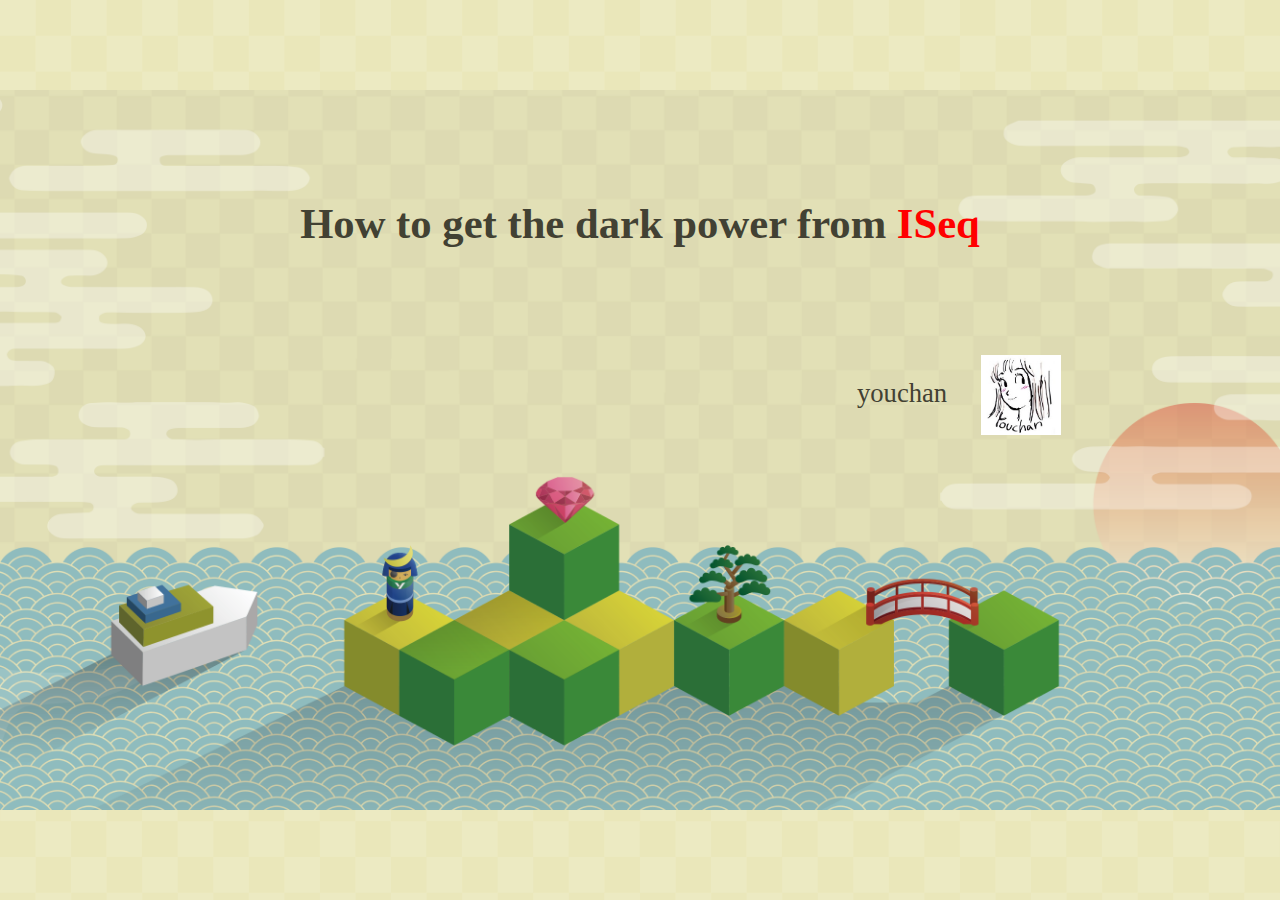
==== docs/index.html @ e3490a2c "RubyKaigi2018" ====
<!DOCTYPE html>
<html data-framework='hyalite' lang='en'>
<head>
<meta charset='utf-8'>
<title>RubyKaigi2018</title>
<link href='assets/css/application.css' rel='stylesheet'>
<link href='assets/RubyKaigi2018/css/custom.css' rel='stylesheet'>
<link href='assets/css/highlight.css' rel='stylesheet'>
</head>
<body>
<section class='gibier'></section>
<script>
  window.slideName = 'RubyKaigi2018'
  window.ghPages = true;
  window.assetsPath = 'assets/RubyKaigi2018';
</script>
<script src='assets/RubyKaigi2018/javascripts/application.js' type='text/javascript'></script>
</body>
</html>
---- docs/assets/css/application.css ----
html {
  height: 100%;
}

body {
  height: 100%;
  margin: 0;
}

::selection {
  background: #770;
}

.gibier {
  position: fixed;
  top: 0;
  width: 100%;
  height: 100%;
  font-size: 40px;
}

.gibier .background {
  height: 100%;
  background-color: #222;
  color: #fff;
}

.gibier .background-filter {
  height: 100%;
  width: 100%;
  position: absolute;
}

.slide {
  position: absolute;
  margin: 0 auto;
}

.wrap-page {
  margin: 0 auto;
  color: #000;
  background-color: #fff;
  margin-bottom: 60px;
  page-break-after: always;
}

.print {
  background: #fff;
  background-color: #fff;
  color: #000;
}

.slide .page {
  position: absolute;
}

.slide .page-background {
  position: absolute;
  width: 100%;
  height: 100%;
}

.slide .page-container {
  position: absolute;
}

.slide .page-header {
  position: absolute;
  width: 100%;
  margin: 1em 0;
  z-index: 103;
}

.slide .page-content {
  top: 50%;
  transform: translateY(-50%);
  position: absolute;
  width: 80%;
  left: 0;
  right: 0;
  margin: 0 auto;
  z-index: 104;
}

.slide-controll {
  position: absolute;
  height: 100%;
  width: 100%;
}

.slide-controll .page-back {
  position: absolute;
  width: 25%;
  height: 100%;
  z-index: 101;
  background-color: rgba(0, 0, 0, 0);
}

.slide-controll .page-forward {
  position: absolute;
  width: 25%;
  height: 100%;
  left: 75%;
  z-index: 102;
  background-color: rgba(0, 0, 0, 0);
}

.page p.icon {
  margin: 0;
  position: absolute;
  top: 5.7em;
  left: 25em;
}

.page p.icon img {
  width: 3em;
}

.page code {
  font-size: 0.8em;
}


.page h3 img {
  width: 1.2em;
  background-size: contain;
  background-repeat: no-repeat;
}

.page h4 img {
  width: 80%;
  margin: 0 auto;
  display: block;
  background-size: contain;
  background-repeat: no-repeat;
}

.page img.inline {
  height: 2rem;
  background-size: contain;
  background-repeat: no-repeat;
}

.page .inline {
  margin: 0 8px;
  float: left;
}

.page p.huge {
  text-align: center;
  font-size: 2.6em;
  font-weight: bold;
  margin: 0;
}

.page p.large {
  text-align: center;
  font-size: 1.6em;
  font-weight: bold;
  margin: 0;
}

.page p.large img {
  width: 80%;
}

.page p.middle {
  text-align: center;
  font-size: 1.6em;
  font-weight: bold;
  margin: 0;
  margin-top: 4em;
}

.page p.middle img {
  width: 60%;
}

.page p.portlait {
  text-align: center;
  font-size: 1.6em;
  font-weight: bold;
  margin: 0;
}

.page p.portlait img {
  width: 40%;
  margin-top: 4em;
}

.page p.w90 {
  text-align: center;
  font-size: 1.6em;
  font-weight: bold;
  margin: 0;
}

.page p.w90 img {
  width: 90%;
}

.page p.w70 {
  text-align: center;
  font-size: 1.6em;
  font-weight: bold;
  margin: 0;
  margin-top: 4em;
}

.page p.w70 img {
  width: 70%;
}

.page p.w50 {
  text-align: center;
  font-size: 1.6em;
  font-weight: bold;
  margin: 0;
  margin-top: 4em;
}

.page p.w50 img {
  width: 50%;
}

h1 {
  font-size: 1.6em;
  text-align: center;
}

h2 {
  font-size: 1.4em;
  text-align: center;
}

h3 {
  font-size: 1.2em;
  text-align: center;
}

h4 {
  font-size: 1.0em;
  text-align: center;
}

.page ul ul {
  font-size: 0.9em;
}

.page li {
  padding-left: 16px;
}

.page .author {
  text-align: right;
  padding-right: 20%;
}

a:link {
  color: #cee;
  text-decoration: none;
}

a:visited {
  color: #cee;
  text-decoration: none;
}

a:hover {
  color: #cca;
  text-decoration: underline;
}

a:active {
  color: #cee;
  text-decoration: none;
}

.track-field {
  position: absolute;
  bottom: 1em;
  width: 100%;
  height: 70px;
}

.track-field .avatar {
  position: absolute;
  left: 2%;
  width: 48px;
  height: 48px;
  background-size: contain;
  border-radius: 4px;
}

.track-field .flag {
  position: absolute;
  width: 30px;
  height: 60px;
  background-image: url("../images/flag.png");
  background-size: contain;
  background-repeat: no-repeat;
  z-index: 900;
}

.track-field .rabbit {
  background-image: url("../images/hunter.png");
  background-repeat: no-repeat;
  z-index: 1000;
}

.track-field .turtle {
  background-image: url("../images/usagitokame.png");
  background-repeat: no-repeat;
  z-index: 999;
  top: 30px;
}

.footer .title {
  position: absolute;
  bottom: 4px;
  left: 16px;
  margin: 0;
  font-size: 0.6em;
  color: #888;
}

.footer .powered-by {
  position: absolute;
  bottom: 4px;
  right: 16px;
  margin: 0;
  font-size: 0.6em;
  color: #888;
}

.footer .powered-by .hyalite {
  color: #ee8;
  font-weight: bold;
}

.duration {
  display: none;
}
---- docs/assets/RubyKaigi2018/css/custom.css ----
.gibier .background {
  background-color: #eae7ba;
  background-image: url('../images/body-bg.svg');
  background-size: 50vw auto;
  color: #424133;
}

.gibier .page_0 .page-background {
  background-image: url('../images/rubykaigi2018.png');
  background-size: contain;
  background-repeat: no-repeat;
  background-position: center;
}

.gibier .page_0 .page-header {
  margin: 3em 0;
}

.gibier .page_0 h1 {
  color: #424133;
  /*font-size: 1.4em;*/
}

.gibier .page_0 p.icon {
  margin: 0;
  position: relative;
  left: 32em;
  top: -3em;
  /*top: 4.2em;*/
}

.page p.portlait-left {
  text-align: left;
  font-size: 1.6em;
  font-weight: bold;
  margin: 0;
}

.page p.portlait-left img {
  width: 38%;
  margin-top: 12%;
  float: left;
}

.page .right ~ * {
  position: relative;
  float: left;
  margin-top: 10em;
  margin-left: 2em;
  width: 20em;
}

.page a {
  color: #008888;
}
---- docs/assets/css/highlight.css ----
@font-face{ 
  font-family: Inconsolata;
  src: url(fonts/Inconsolata-Regular.ttf) format(truetype);
}

.highlight {
  padding: 8px;
}

.highlight pre {
  font-family: Inconsolata, monospace;
  font-size: 0.9em;
}

.highlight .code pre {
  margin-left: 16px;
}

.highlight table td { padding: 5px; }
.highlight table pre { margin: 0; }
.highlight, .highlight .w {
  color: #d0d0d0;
  background-color: #151515;
}
.highlight .err {
  color: #151515;
  background-color: #ac4142;
}
.highlight .c, .highlight .cd, .highlight .cm, .highlight .c1, .highlight .cs {
  color: #505050;
}
.highlight .cp {
  color: #f4bf75;
}
.highlight .nt {
  color: #f4bf75;
}
.highlight .o, .highlight .ow {
  color: #d0d0d0;
}
.highlight .p, .highlight .pi {
  color: #d0d0d0;
}
.highlight .gi {
  color: #90a959;
}
.highlight .gd {
  color: #ac4142;
}
.highlight .gh {
  color: #6a9fb5;
  background-color: #151515;
  font-weight: bold;
}
.highlight .k, .highlight .kn, .highlight .kp, .highlight .kr, .highlight .kv {
  color: #aa759f;
}
.highlight .kc {
  color: #d28445;
}
.highlight .kt {
  color: #d28445;
}
.highlight .kd {
  color: #d28445;
}
.highlight .s, .highlight .sb, .highlight .sc, .highlight .sd, .highlight .s2, .highlight .sh, .highlight .sx, .highlight .s1 {
  color: #90a959;
}
.highlight .sr {
  color: #75b5aa;
}
.highlight .si {
  color: #8f5536;
}
.highlight .se {
  color: #8f5536;
}
.highlight .nn {
  color: #f4bf75;
}
.highlight .nc {
  color: #f4bf75;
}
.highlight .no {
  color: #f4bf75;
}
.highlight .na {
  color: #6a9fb5;
}
.highlight .m, .highlight .mf, .highlight .mh, .highlight .mi, .highlight .il, .highlight .mo, .highlight .mb, .highlight .mx {
  color: #90a959;
}
.highlight .ss {
  color: #90a959;
}

.highlight .gutter {
  border-right: solid 1px #666;
  color: #882;
}
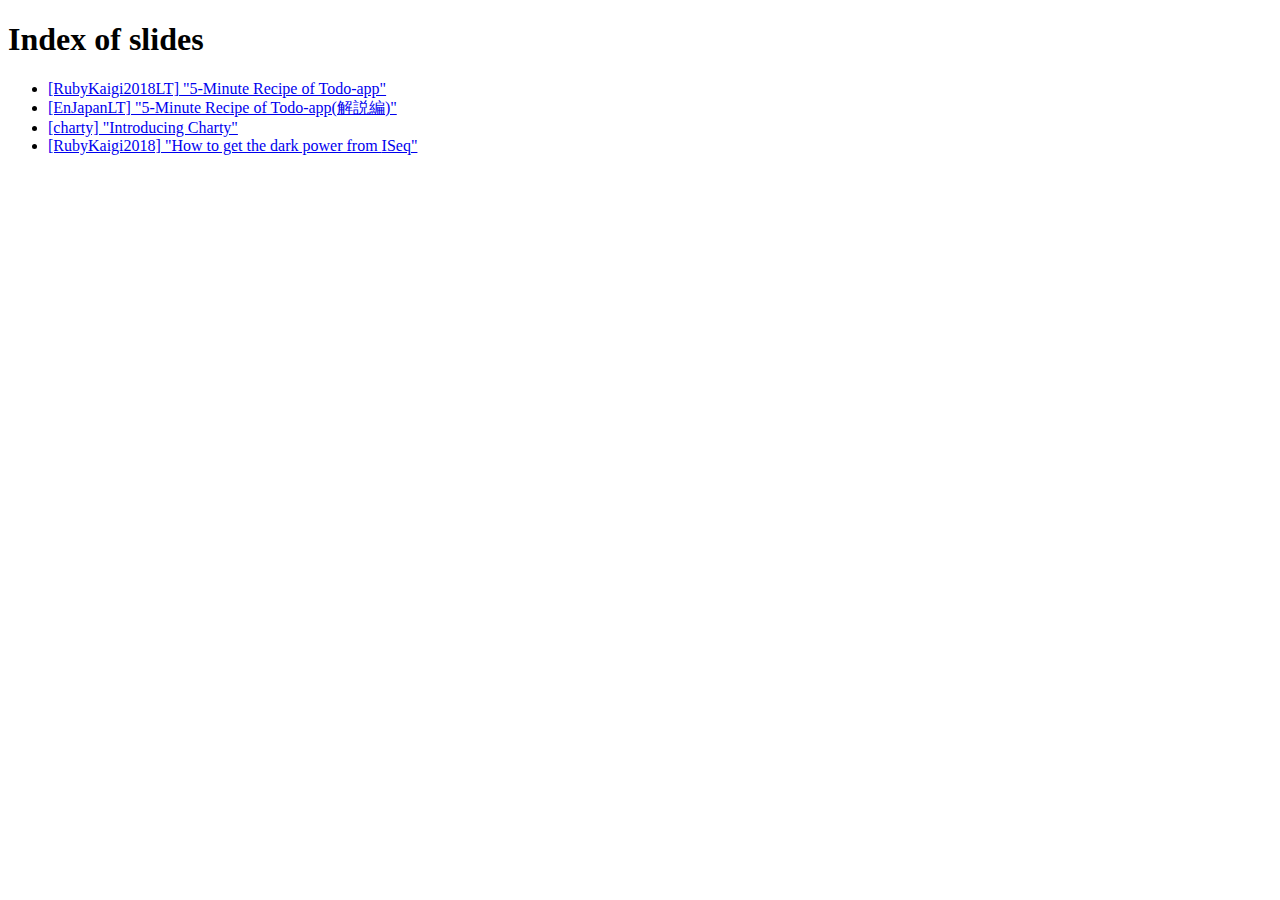
==== commit e4935429: "Lightning Talk at En Japan." ====
--- a/docs/index.html
+++ b/docs/index.html
@@ -2,18 +2,25 @@
 <html data-framework='hyalite' lang='en'>
 <head>
 <meta charset='utf-8'>
-<title>RubyKaigi2018</title>
-<link href='assets/css/application.css' rel='stylesheet'>
-<link href='assets/RubyKaigi2018/css/custom.css' rel='stylesheet'>
-<link href='assets/css/highlight.css' rel='stylesheet'>
+<title>Index of slides</title>
 </head>
 <body>
-<section class='gibier'></section>
-<script>
-  window.slideName = 'RubyKaigi2018'
-  window.ghPages = true;
-  window.assetsPath = 'assets/RubyKaigi2018';
-</script>
-<script src='assets/RubyKaigi2018/javascripts/application.js' type='text/javascript'></script>
+<h1>Index of slides</h1>
+<section>
+<ul>
+<li>
+<a href='RubyKaigi2018LT'>[RubyKaigi2018LT] "5-Minute Recipe of Todo-app"</a>
+</li>
+<li>
+<a href='EnJapanLT'>[EnJapanLT] "5-Minute Recipe of Todo-app(解説編)"</a>
+</li>
+<li>
+<a href='charty'>[charty] "Introducing Charty"</a>
+</li>
+<li>
+<a href='RubyKaigi2018'>[RubyKaigi2018] "How to get the dark power from <span {style: {color: "red"}}>ISeq</span>"</a>
+</li>
+</ul>
+</section>
 </body>
 </html>
